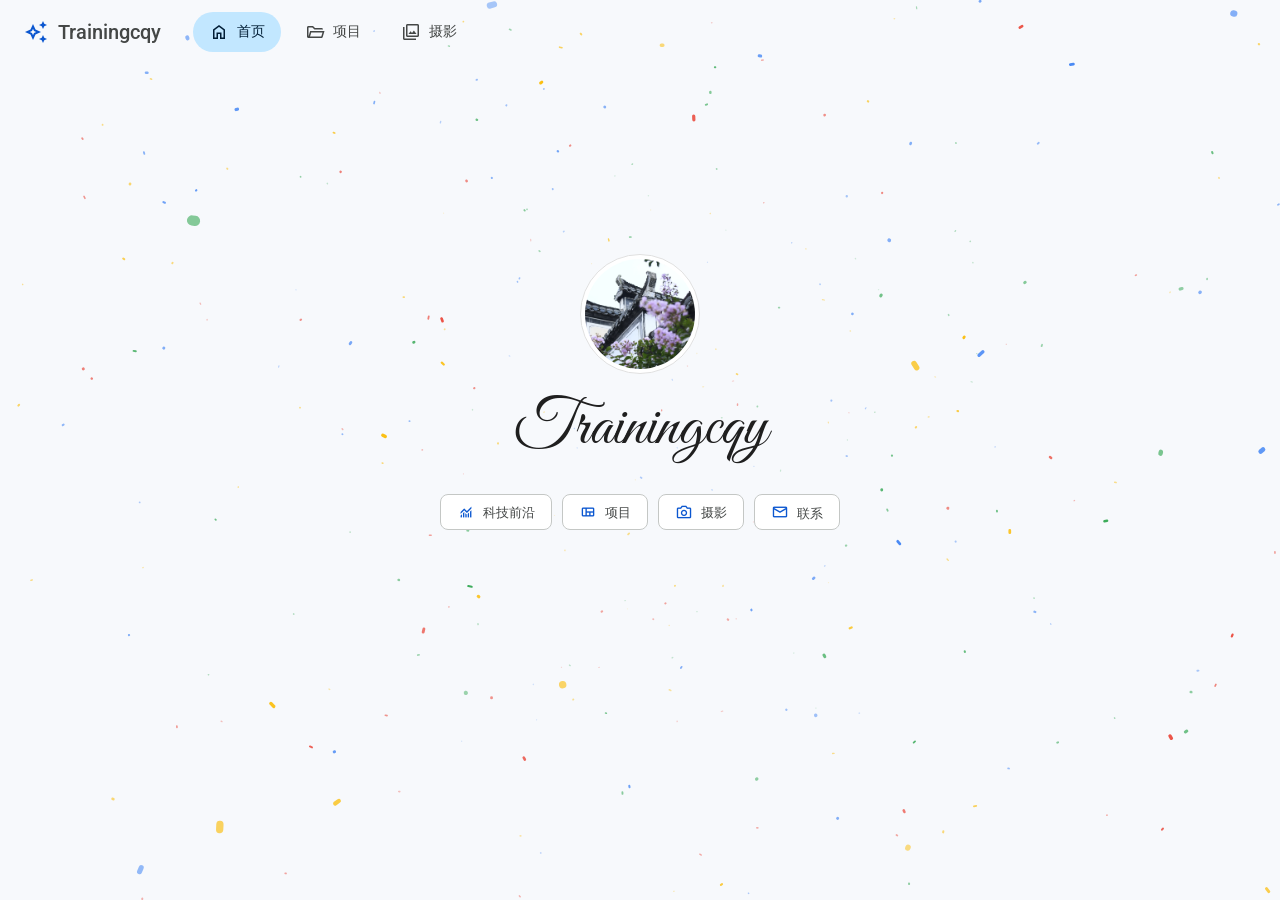
==== index.html @ 9b3c71e6 "fix:phone display" ====
<!DOCTYPE html>
<html lang="zh-CN">
<head>
    <meta charset="UTF-8">
    <meta name="viewport" content="width=device-width, initial-scale=1.0">
    <meta name="color-scheme" content="light dark">
    <title>Overview | Trainingcqy</title>
    <link rel="preconnect" href="https://fonts.googleapis.com">
    <link rel="preconnect" href="https://fonts.gstatic.com" crossorigin>
    <link href="https://fonts.googleapis.com/css2?family=Great+Vibes&family=Roboto:wght@400;500;700&display=swap" rel="stylesheet">
    <link rel="stylesheet" href="https://fonts.googleapis.com/css2?family=Material+Symbols+Outlined:opsz,wght,FILL,GRAD@24,400,0,0" />
    
    <style>
        * { -webkit-tap-highlight-color: transparent; margin: 0; padding: 0; box-sizing: border-box; }
        
        :root {
            color-scheme: light dark;
            --bg-color: #f7f9fc; 
            --surface-color: #ffffff;
            --text-primary: #1f1f1f; 
            --text-secondary: #444746;
            --accent-blue: #c2e7ff; 
            --accent-blue-text: #001d35;
            --hover-color: #f0f4f8;
            --active-color: #e0e4e8; 
            --border-color: #e0e0e0; 
            --chip-border: #c4c7c5;  
        }

        @media (prefers-color-scheme: dark) {
            :root {
                --bg-color: #121212;
                --surface-color: #1e1e1e;
                --text-primary: #e3e3e3;
                --text-secondary: #a0a0a0;
                --accent-blue: #004a77;
                --accent-blue-text: #c2e7ff;
                --hover-color: #2c2c2c;
                --active-color: #3d3d3d;
                --border-color: #333333;
                --chip-border: #444444; 
            }
        }

        body { font-family: 'Roboto', sans-serif; background-color: var(--bg-color); color: var(--text-primary); display: flex; flex-direction: column; min-height: 100vh; }

        .topbar {
            position: fixed; top: 0; left: 0; right: 0;
            height: 64px; z-index: 20;
            display: flex; align-items: center;
            padding: 0 24px; gap: 8px;
        }

        .logo-area {
            font-size: 20px; font-weight: 500;
            color: var(--text-secondary);
            display: flex; align-items: center; gap: 10px;
            margin-right: 24px; white-space: nowrap;
        }

        .nav-item {
            display: flex; align-items: center; gap: 8px;
            padding: 0 16px; height: 40px; border-radius: 20px;
            text-decoration: none; color: var(--text-secondary);
            font-size: 14px; font-weight: 500;
            transition: background 0.1s; flex-shrink: 0;
            white-space: nowrap;
        }
        
        @media (hover: hover) and (pointer: fine) {
            .nav-item:hover { background-color: var(--hover-color); }
        }
        .nav-item:active { background-color: var(--active-color); }
        
        .nav-item.active { background-color: var(--accent-blue); color: var(--accent-blue-text); }
        .nav-item .material-symbols-outlined { font-size: 20px; }

        .main-content {
            flex: 1;
            padding: 0 40px 40px;
            display: flex; flex-direction: column;
            align-items: center; justify-content: center;
            min-height: 100vh;
            padding-top: 64px; 
        }

        .center-group {
            display: flex; flex-direction: column;
            align-items: center;
            transform: translateY(-68px); 
        }

        .profile-section { 
            text-align: center; 
            margin-bottom: 26px; 
        }

        .avatar { width: 120px; height: 120px; border-radius: 50%; object-fit: cover; margin-bottom: 16px; border: 1px solid var(--border-color); background: var(--surface-color); padding: 4px;}
        
        .user-name {
            font-family: 'Great Vibes', cursive;
            font-size: 64px;
            font-weight: 400;
            margin-bottom: 4px;
            line-height: 1.1;
        }

        .secret-link {
            text-decoration: none;
            color: var(--text-primary);
            transition: all 0.5s ease;
            position: relative;
        }
        .secret-link:hover { color: #8ab4f8; text-shadow: 0 0 15px rgba(138, 180, 248, 0.4); cursor: pointer; }

        .action-grid {
            display: flex;
            gap: 10px;
            flex-wrap: nowrap;
            justify-content: center;
            width: 100%;
            overflow-x: auto;
            padding-bottom: 4px;
        }

        .chip {
            display: inline-flex;
            align-items: center;
            justify-content: center;
            padding: 8px 16px;
            background-color: var(--surface-color);
            border: 1px solid var(--chip-border);
            border-radius: 8px;
            text-decoration: none;
            color: var(--text-secondary);
            font-weight: 500;
            font-size: 13px;
            white-space: nowrap;
            transition: transform 0.1s; 
            cursor: pointer;
            font-family: 'Roboto', 'Microsoft YaHei', sans-serif;
            line-height: 1; 
        }

        .chip .material-symbols-outlined {
            font-size: 18px; 
            margin-right: 8px; 
            color: #0b57d0; 
            display: block;
        }
        
        @media (prefers-color-scheme: dark) {
            .chip .material-symbols-outlined { color: #8ab4f8; }
        }

        .chip span:not(.material-symbols-outlined) {
            position: relative;
            top: 1px;
        }

        @media (hover: hover) and (pointer: fine) {
            .chip:hover { background-color: var(--hover-color); border-color: var(--text-secondary); box-shadow: 0 1px 2px rgba(0,0,0,0.1); }
        }
        
        .chip:active { background-color: var(--active-color); transform: scale(0.96); }

        .bottom-nav {
            display: none;
            position: fixed; bottom: 0; left: 0; width: 100%; height: 64px;
            background: var(--surface-color); 
            justify-content: space-around; align-items: center; z-index: 1000;
            padding-bottom: env(safe-area-inset-bottom); box-sizing: content-box;
        }

        .bottom-nav-item {
            display: flex; flex-direction: column; align-items: center; justify-content: center;
            text-decoration: none; color: var(--text-secondary); font-size: 12px; font-weight: 500;
            width: 64px; height: 100%; gap: 4px;
        }

        .bottom-nav-item.active .icon-container { background-color: var(--accent-blue); color: var(--accent-blue-text); }
        .bottom-nav-item .icon-container {
            width: 64px; height: 32px; border-radius: 16px;
            display: flex; align-items: center; justify-content: center; transition: background-color 0.2s;
        }
        
        .bottom-nav-item:active .icon-container { transform: scale(0.95); background-color: var(--active-color); }
        .bottom-nav-item .material-symbols-outlined { font-size: 24px; }

        @media (max-width: 768px) { 
            .topbar { display: none; } 
            .main-content { padding: 20px; padding-top: 12vh; padding-bottom: 80px; } 
            .action-grid { flex-wrap: wrap; }
            .bottom-nav { display: flex; }
        }

        #particleCanvas {
            position: fixed;
            top: 0; left: 0;
            width: 100%; height: 100%;
            z-index: 0;
            pointer-events: none;
            background: var(--bg-color);
        }

        .topbar       { z-index: 20; }
        .main-content { position: relative; z-index: 10; }
        .bottom-nav   { z-index: 1000; }

        #rainCanvas {
            position: fixed; top: 0; left: 0; width: 100%; height: 100%; z-index: 9998;
            pointer-events: none; opacity: 0; visibility: hidden; 
            transition: opacity 3s ease, visibility 3s;
            background: rgba(10, 25, 47, 0.4); backdrop-filter: blur(4px);
        }
        #rainCanvas.active { opacity: 1; visibility: visible; }
    </style>
</head>
<body>

    <canvas id="particleCanvas"></canvas>

    <nav class="topbar">
        <div class="logo-area">
            <span class="material-symbols-outlined" style="color: #0b57d0;">auto_awesome</span>
            <span>Trainingcqy</span>
        </div>
        <a href="#" class="nav-item active"><span class="material-symbols-outlined">home</span>首页</a>
        <a href="projects.html" class="nav-item"><span class="material-symbols-outlined">folder_open</span>项目</a>
        <a href="gallery.html" class="nav-item"><span class="material-symbols-outlined">photo_library</span>摄影</a>
    </nav>

    <main class="main-content">
        <div class="center-group">
        
        <div class="profile-section">
            <a href="javascript:void(0);" onclick="toggleRain()" style="text-decoration: none;">
                <img src="img/avatar.webp" onerror="this.src='https://ui-avatars.com/api/?name=TC&background=0b57d0&color=fff'" alt="Avatar" class="avatar">
            </a>

            <h1 class="user-name">
                <a href="visuals.html" class="secret-link">Trainingcqy</a>
            </h1>
        </div>

        <div class="action-grid">
            <a href="https://dashboard.trainingcqy.com/" target="_blank" class="chip">
                <span class="material-symbols-outlined">monitoring</span>科技前沿
            </a>
            <a href="projects.html" class="chip">
                <span class="material-symbols-outlined">view_quilt</span>项目
            </a>
            <a href="gallery.html" class="chip">
                <span class="material-symbols-outlined">photo_camera</span>摄影
            </a>
            <a id="contact-btn" onclick="copyEmail()" class="chip" style="cursor: pointer;">
                <span class="material-symbols-outlined">mail</span>
                <span id="email-label">联系</span>
            </a>
        </div>

        </div>
    </main>

    <nav class="bottom-nav">
        <a href="#" class="bottom-nav-item active">
            <div class="icon-container"><span class="material-symbols-outlined">home</span></div>
            <span>首页</span>
        </a>
        <a href="projects.html" class="bottom-nav-item">
            <div class="icon-container"><span class="material-symbols-outlined">folder_open</span></div>
            <span>项目</span>
        </a>
        <a href="gallery.html" class="bottom-nav-item">
            <div class="icon-container"><span class="material-symbols-outlined">photo_library</span></div>
            <span>摄影</span>
        </a>
    </nav>

    <canvas id="rainCanvas"></canvas>
    <audio id="bgm" loop preload="none"></audio>

    <script>
        function clearActiveStates() {
            document.body.style.visibility = 'hidden';
            document.body.offsetHeight;
            document.body.style.visibility = '';
        }

        window.addEventListener('pageshow', function (e) {
            const interactiveElements = document.querySelectorAll('a, button, .chip, .bottom-nav-item');
            interactiveElements.forEach(el => el.blur());
            
            if (e.persisted) {
                clearActiveStates();
            }
        });

        document.addEventListener('visibilitychange', function() {
            if (document.visibilityState === 'visible') {
                clearActiveStates();
            }
        });

        function copyEmail() {
            const btn = document.getElementById('contact-btn');
            const label = document.getElementById('email-label');
            const email = "trainingcqy@gmail.com";
            const originalText = "联系";
    
            navigator.clipboard.writeText(email).then(() => {
                label.innerText = "已复制";
                label.style.color = "#0b57d0";
                
                setTimeout(() => {
                    label.innerText = originalText;
                    label.style.color = ""; 
                    const newBtn = btn.cloneNode(true);
                    btn.parentNode.replaceChild(newBtn, btn);
                    document.getElementById('contact-btn').onclick = copyEmail;
                }, 1050);
                
            }).catch(err => {
                console.error(err);
                window.location.href = "mailto:" + email;
            });
        }

        const canvas = document.getElementById('rainCanvas');
        const ctx = canvas.getContext('2d');
        const audio = document.getElementById('bgm');
        
        const TARGET_VOLUME = 0.6; 

        let rainAnimationId;
        let stopTimeoutId;
        let fadeInterval;
        let drops =[];

        class Drop {
            constructor() { this.reset(true); }
            reset(initial = false) {
                this.x = Math.random() * canvas.width;
                this.y = initial ? Math.random() * canvas.height : Math.random() * -100;
                this.z = Math.random(); 
                this.speed = (this.z * 6) + 6; 
                this.len = (this.z * 7) + 7;
                this.width = (this.z * 0.75) + 0.7; 
                this.opacity = (this.z * 0.65) + 0.6;
                this.vx = (this.z * 0.5) + 0.5; 
            }
            fall() {
                this.x += this.vx;
                this.y += this.speed;
                if (this.y > canvas.height || this.x > canvas.width) this.reset();
            }
            draw() {
                ctx.beginPath();
                ctx.moveTo(this.x, this.y);
                ctx.lineTo(this.x + this.vx, this.y + this.len);
                ctx.strokeStyle = `rgba(174, 194, 224, ${this.opacity})`;
                ctx.lineWidth = this.width;
                ctx.lineCap = 'round'; 
                ctx.stroke();
            }
        }

        function initDrops() {
            drops =[];
            const dropCount = Math.floor(window.innerWidth / 1.5);
            for (let i = 0; i < dropCount; i++) drops.push(new Drop());
        }

        function animateRain() {
            ctx.clearRect(0, 0, canvas.width, canvas.height);
            drops.forEach(drop => { drop.fall(); drop.draw(); });
            rainAnimationId = requestAnimationFrame(animateRain);
        }

        function toggleRain() {
            if (canvas.classList.contains('active')) {
                stopRain();
            } else {
                startRain();
            }
        }

        function startRain() {
            if (window.particleSystem) window.particleSystem.hide();

            if (stopTimeoutId) clearTimeout(stopTimeoutId);
            
            canvas.width = window.innerWidth;
            canvas.height = window.innerHeight;
            
            if (!rainAnimationId) {
                initDrops();
                animateRain();
            }
            canvas.classList.add('active');
                
            if (!audio.src) {
                audio.src = "music/Rain after Summer.mp3"; 
            }
    
            if (fadeInterval) clearInterval(fadeInterval);
            audio.volume = TARGET_VOLUME; 
            audio.play().catch(() => {});
        }
    
        function stopRain() {
            canvas.classList.remove('active');

            if (window.particleSystem) window.particleSystem.burst();

            if (fadeInterval) clearInterval(fadeInterval);
            
            fadeInterval = setInterval(() => {
                if (audio.volume > 0.01) {
                    audio.volume *= 0.9;
                } else {
                    clearInterval(fadeInterval);
                    audio.pause();
                    audio.currentTime = 0;
                    audio.volume = TARGET_VOLUME;
                }
            }, 50);

            stopTimeoutId = setTimeout(() => {
                cancelAnimationFrame(rainAnimationId);
                rainAnimationId = null;
            }, 3000);
        }

        window.addEventListener('resize', () => {
            if(canvas.classList.contains('active')) {
                canvas.width = window.innerWidth;
                canvas.height = window.innerHeight;
                initDrops();
            }
        });

        (function () {
            const pCanvas = document.getElementById('particleCanvas');
            const pCtx    = pCanvas.getContext('2d');

            let pW, pH, pCx, pCy;
            let pMouseX = 0, pMouseY = 0;
            let pRotX = 0, pRotY = 0;

            const P_COLORS =['#4285F4', '#EA4335', '#FBBC05', '#34A853'];

            const P_CFG = {
                count:      675,
                depth:      700,        
                safeRadius: 200,
                boundary:   1800,
                rotSpeed:   0.00075,
                mouseSens:  0.0005,
            };

            const WINDUP_MS = 350;
            const BURST_MS  = 1400;
            let introStart  = null;
            let pReqId      = null;

            function easeOutQuart(t) { return 1 - Math.pow(1 - t, 4); }

            function pResize() {
                pW = pCanvas.width  = window.innerWidth;
                pH = pCanvas.height = window.innerHeight;
                pCx = pW / 2; pCy = pH / 2;
            }
            window.addEventListener('resize', pResize);
            pResize();

            document.addEventListener('mousemove', e => {
                pMouseX = e.clientX - pCx;
                pMouseY = e.clientY - pCy;
            });

            class Particle {
                constructor() { this.spawnBurst(); }

                spawnBurst() {
                    const u = Math.random(), v = Math.random();
                    const theta = 2 * Math.PI * u;
                    const phi   = Math.acos(2 * v - 1);
                    const r = P_CFG.safeRadius + Math.pow(Math.random(), 0.6) * (P_CFG.boundary - P_CFG.safeRadius) * 0.55;
                    this.fx = r * Math.sin(phi) * Math.cos(theta);
                    this.fy = r * Math.sin(phi) * Math.sin(theta);
                    this.fz = r * Math.cos(phi);
                    this.x = 0; this.y = 0; this.z = 0;
                    this.delay = Math.random() * 0.15;
                    this.vx = (Math.random() - 0.5) * 0.35;
                    this.vy = (Math.random() - 0.5) * 0.35;
                    this.vz = (Math.random() - 0.5) * 0.35;
                    this._setAppearance();
                    this.alpha   = 0;
                    this.settled = false;
                }

                spawn() {
                    const u = Math.random(), v = Math.random();
                    const theta = 2 * Math.PI * u;
                    const phi   = Math.acos(2 * v - 1);
                    const r = P_CFG.safeRadius + Math.pow(Math.random(), 0.6) * (P_CFG.boundary - P_CFG.safeRadius) * 0.55;
                    this.x = r * Math.sin(phi) * Math.cos(theta);
                    this.y = r * Math.sin(phi) * Math.sin(theta);
                    this.z = r * Math.cos(phi);
                    this.vx = (Math.random() - 0.5) * 0.35;
                    this.vy = (Math.random() - 0.5) * 0.35;
                    this.vz = (Math.random() - 0.5) * 0.35;
                    this._setAppearance();
                    this.alpha   = Math.random();
                    this.settled = true;
                }

                _setAppearance() {
                    this.color     = P_COLORS[Math.floor(Math.random() * P_COLORS.length)];
                    this.baseLen   = 3 + Math.random() * 3;
                    this.baseThick = 2 + Math.random() * 1;
                    this.dashAngle = Math.random() * Math.PI;
                    this.phase     = Math.random() * Math.PI * 2;
                    this.phaseSpd  = 0.0015 + Math.random() * 0.0025;
                }

                update(now) {
                    this.phase += this.phaseSpd;

                    if (this.settled) {
                        this.x += this.vx; this.y += this.vy; this.z += this.vz;
                        if (this.alpha < 1) this.alpha = Math.min(1, this.alpha + 0.015);
                        const d = Math.sqrt(this.x**2 + this.y**2 + this.z**2);
                        if (d > P_CFG.boundary) this.spawn();
                        return;
                    }

                    const elapsed = now - introStart;
                    if (elapsed < WINDUP_MS) { this.alpha = 0; return; }
                    const t = Math.min(1, (elapsed - WINDUP_MS - this.delay * BURST_MS) / BURST_MS);
                    if (t <= 0) { this.alpha = 0; return; }
                    const e = easeOutQuart(t);
                    this.x = this.fx * e;
                    this.y = this.fy * e;
                    this.z = this.fz * e;
                    this.alpha = Math.min(1, t * 5);
                    if (t >= 1) this.settled = true;
                }

                draw(rX, rY) {
                    if (this.alpha < 0.01) return;

                    const cY = Math.cos(rY), sY = Math.sin(rY);
                    const x1 =  this.x * cY - this.z * sY;
                    const z1 =  this.z * cY + this.x * sY;
                    const cX = Math.cos(rX), sX = Math.sin(rX);
                    const y1 =  this.y * cX - z1 * sX;
                    const z2 =  z1 * cX + this.y * sX;

                    const scale = P_CFG.depth / (P_CFG.depth + z2);
                    if (scale < 0 || scale > 8) return;

                    const sx = pCx + x1 * scale;
                    const sy = pCy + y1 * scale;

                    const depthFade = Math.max(0, Math.min(1,
                        (P_CFG.boundary * 0.9 - Math.abs(z2)) / (P_CFG.boundary * 0.9)
                    ));
                    const depthBright = Math.min(1, scale * 0.85 + 0.15);
                    const breath      = 0.8 + Math.sin(this.phase) * 0.2;
                    const finalAlpha  = this.alpha * depthFade * depthBright * breath;
                    if (finalAlpha < 0.02) return;

                    const len   = this.baseLen   * breath * scale;
                    const thick = this.baseThick * scale;
                    if (len < 0.5) return;

                    pCtx.save();
                    pCtx.translate(sx, sy);
                    pCtx.rotate(this.dashAngle);
                    pCtx.globalAlpha = finalAlpha;
                    pCtx.fillStyle   = this.color;

                    const hw = len / 2, hh = Math.max(thick / 2, 0.6);
                    pCtx.beginPath();
                    if (hw > hh) {
                        pCtx.moveTo(-hw + hh, -hh);
                        pCtx.lineTo( hw - hh, -hh);
                        pCtx.arc( hw - hh, 0, hh, -Math.PI / 2,  Math.PI / 2);
                        pCtx.lineTo(-hw + hh, hh);
                        pCtx.arc(-hw + hh, 0, hh,  Math.PI / 2, -Math.PI / 2);
                    } else {
                        pCtx.arc(0, 0, hh, 0, Math.PI * 2);
                    }
                    pCtx.closePath();
                    pCtx.fill();
                    pCtx.restore();
                }
            }

            const particles = Array.from({ length: P_CFG.count }, () => new Particle());

            function pAnimate(now) {
                if (!introStart) introStart = now;
                
                pCtx.clearRect(0, 0, pW, pH);

                pRotY += P_CFG.rotSpeed;
                pRotX += (pMouseY * P_CFG.mouseSens - pRotX) * 0.05;
                const finalRY = pRotY + pMouseX * P_CFG.mouseSens * 2;

                for (const p of particles) { p.update(now); p.draw(pRotX, finalRY); }

                pReqId = requestAnimationFrame(pAnimate);
            }

            window.particleSystem = {
                hide: function() {
                    if (pReqId) {
                        cancelAnimationFrame(pReqId);
                        pReqId = null;
                    }
                    pCtx.clearRect(0, 0, pW, pH);
                },
                burst: function() {
                    if (!pReqId) {
                        introStart = null;
                        particles.forEach(p => p.spawnBurst());
                        pReqId = requestAnimationFrame(pAnimate);
                    }
                }
            };

            pReqId = requestAnimationFrame(pAnimate);
        })();
    </script>
</body>
</html>
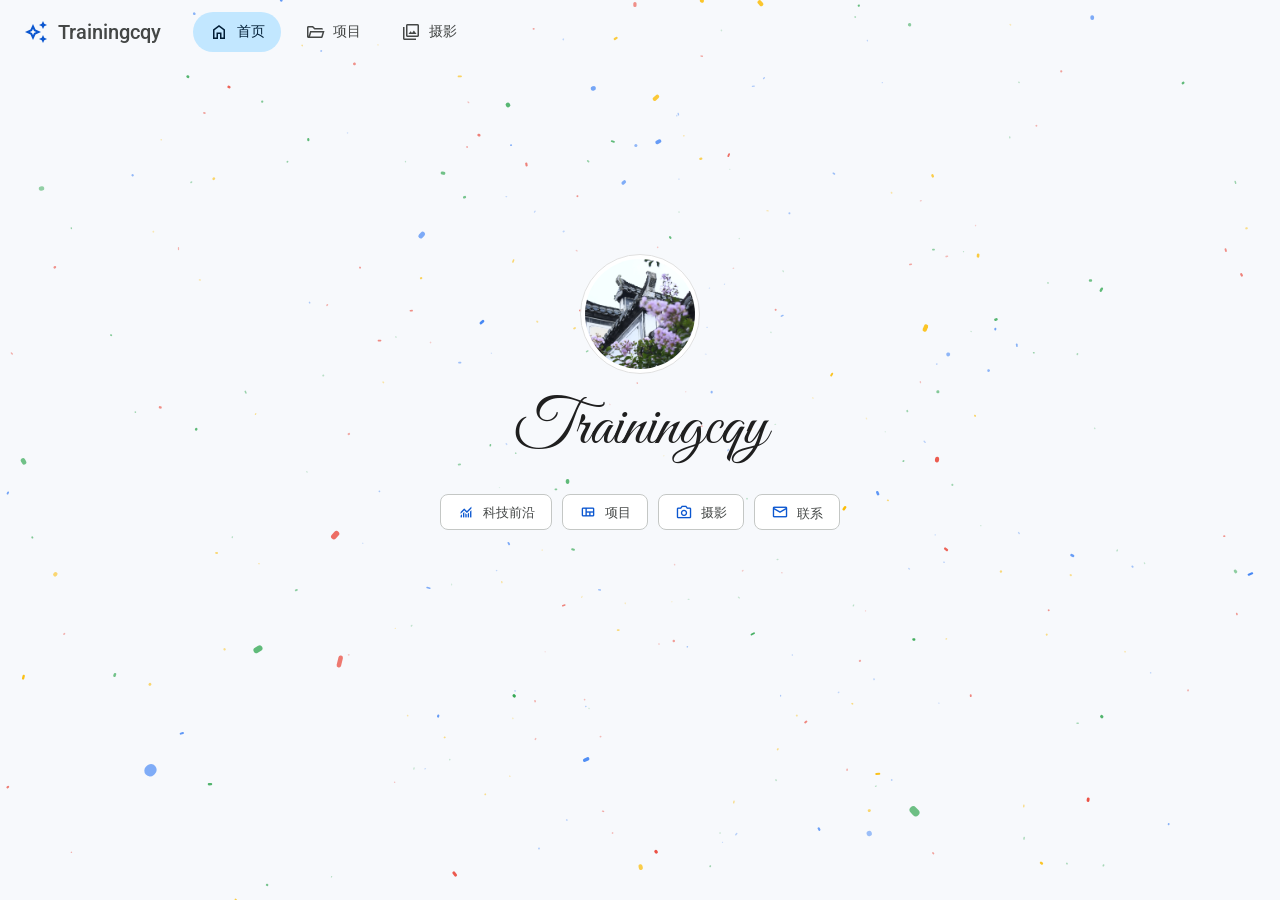
==== commit f37fd67e: "fix:phone display" ====
--- a/index.html
+++ b/index.html
@@ -2,7 +2,7 @@
 <html lang="zh-CN">
 <head>
     <meta charset="UTF-8">
-    <meta name="viewport" content="width=device-width, initial-scale=1.0">
+    <meta name="viewport" content="width=device-width, initial-scale=1.0, maximum-scale=1.0, user-scalable=no">    
     <meta name="color-scheme" content="light dark">
     <title>Overview | Trainingcqy</title>
     <link rel="preconnect" href="https://fonts.googleapis.com">
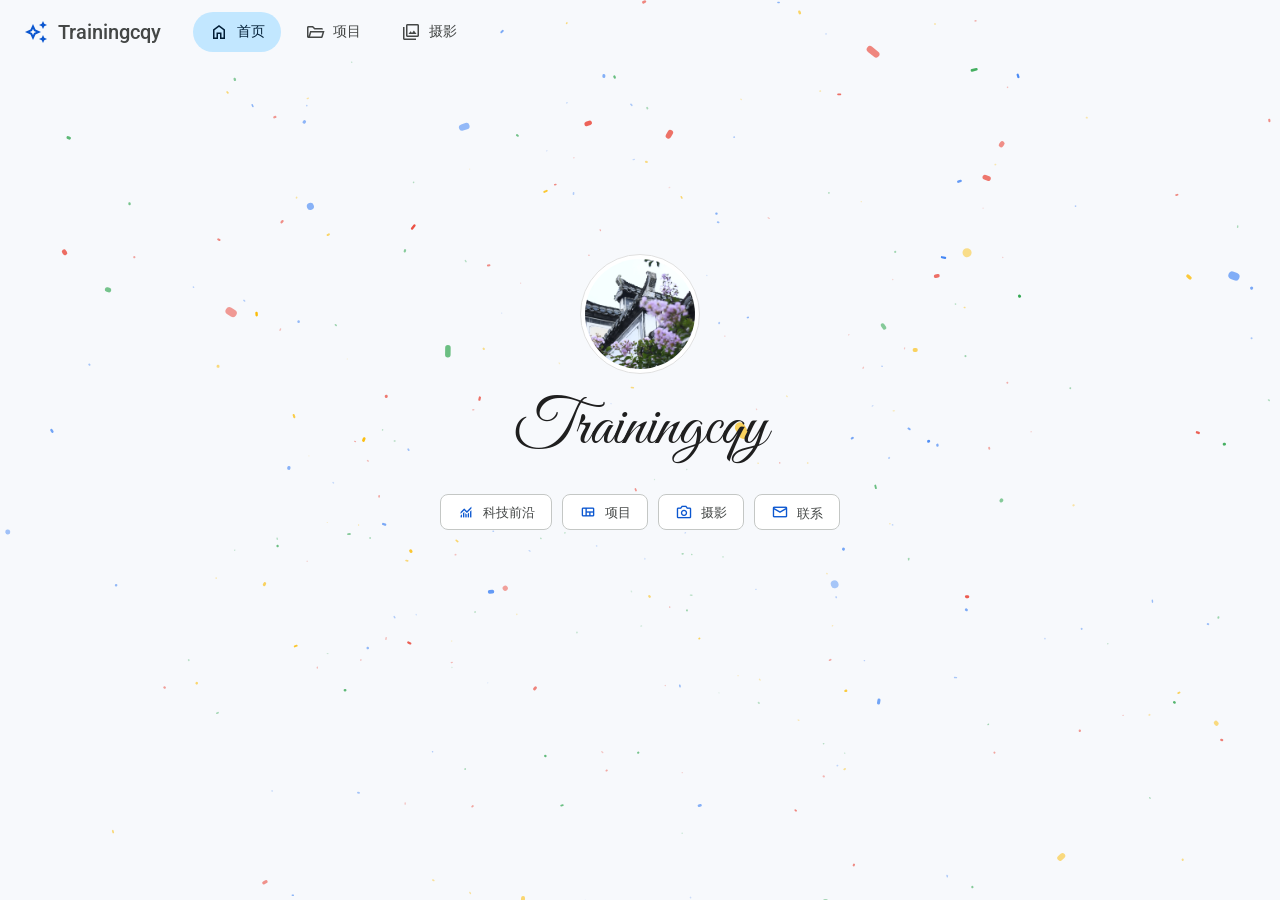
==== commit 25a681af: "Update" ====
--- a/index.html
+++ b/index.html
@@ -5,6 +5,8 @@
     <meta name="viewport" content="width=device-width, initial-scale=1.0, maximum-scale=1.0, user-scalable=no">    
     <meta name="color-scheme" content="light dark">
     <title>Overview | Trainingcqy</title>
+    <link rel="icon" type="image/jpeg" href="img/favicon.jpg">
+    <link rel="apple-touch-icon" href="img/favicon.jpg">
     <link rel="preconnect" href="https://fonts.googleapis.com">
     <link rel="preconnect" href="https://fonts.gstatic.com" crossorigin>
     <link href="https://fonts.googleapis.com/css2?family=Great+Vibes&family=Roboto:wght@400;500;700&display=swap" rel="stylesheet">
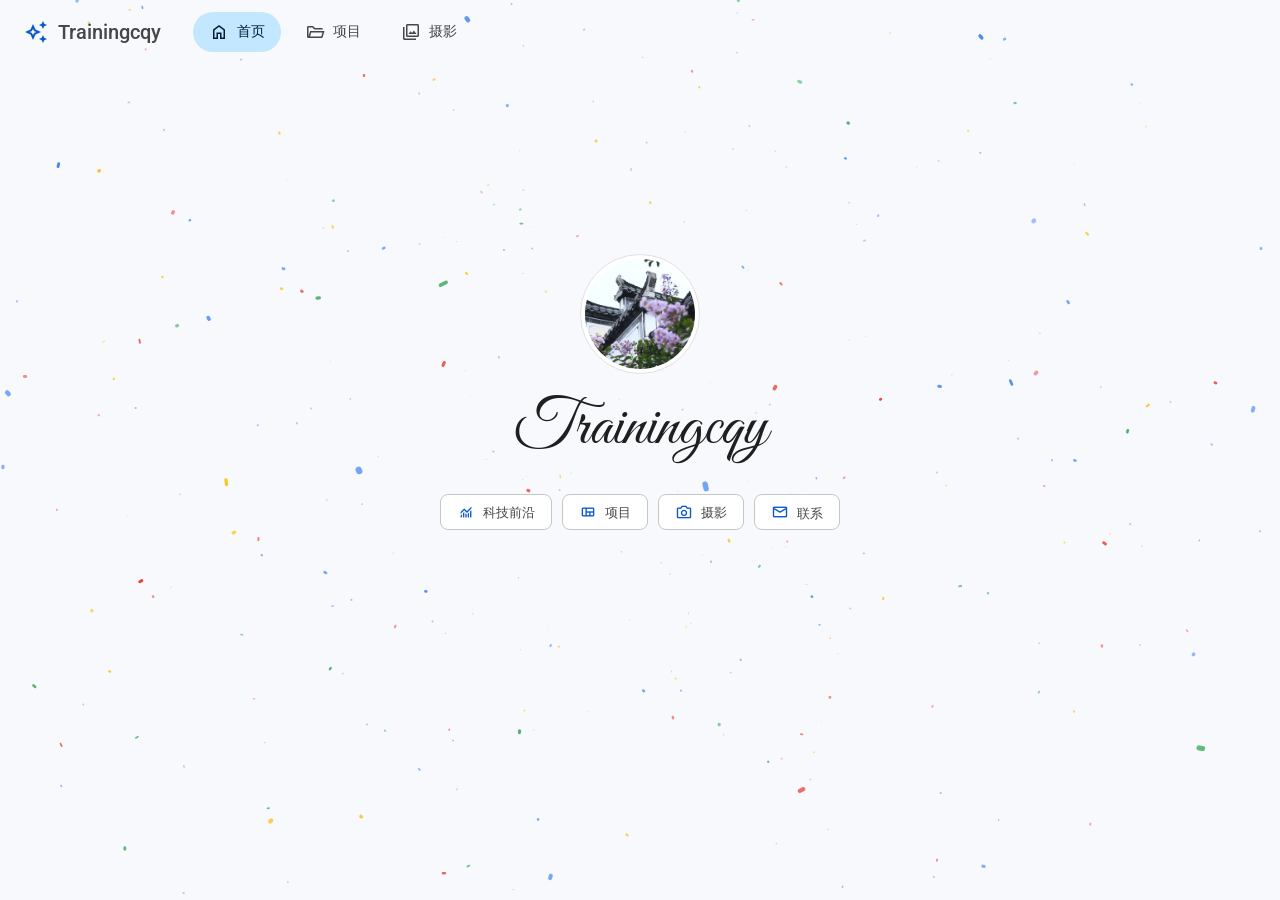
==== commit d868e26c: "Update" ====
--- a/index.html
+++ b/index.html
@@ -5,8 +5,8 @@
     <meta name="viewport" content="width=device-width, initial-scale=1.0, maximum-scale=1.0, user-scalable=no">    
     <meta name="color-scheme" content="light dark">
     <title>Overview | Trainingcqy</title>
-    <link rel="icon" type="image/jpeg" href="img/favicon.jpg">
-    <link rel="apple-touch-icon" href="img/favicon.jpg">
+    <link rel="icon" type="image/jpeg" href="img/favicon.png">
+    <link rel="apple-touch-icon" href="img/favicon.png">
     <link rel="preconnect" href="https://fonts.googleapis.com">
     <link rel="preconnect" href="https://fonts.gstatic.com" crossorigin>
     <link href="https://fonts.googleapis.com/css2?family=Great+Vibes&family=Roboto:wght@400;500;700&display=swap" rel="stylesheet">
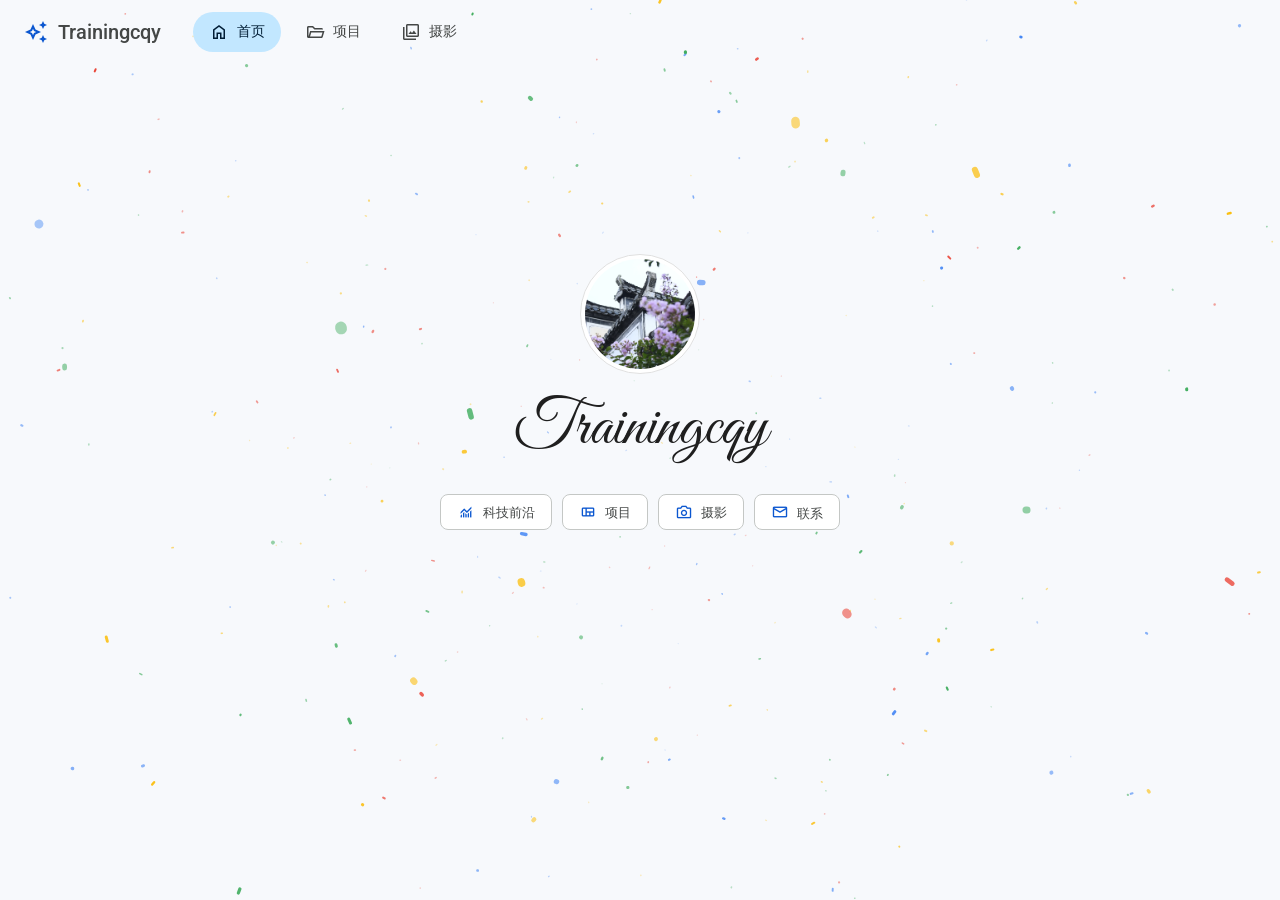
==== commit ea2c5bf6: "refactor: extract common css and inject SEO meta tags" ====
--- a/index.html
+++ b/index.html
@@ -5,77 +5,22 @@
     <meta name="viewport" content="width=device-width, initial-scale=1.0, maximum-scale=1.0, user-scalable=no">    
     <meta name="color-scheme" content="light dark">
     <title>Overview | Trainingcqy</title>
+    <meta name="description" content="Trainingcqy 的个人主页，展示项目、工程能力与摄影作品">
+    <meta property="og:title" content="Overview | Trainingcqy">
+    <meta property="og:description" content="Trainingcqy 的个人主页，展示项目、工程能力与摄影作品">
+    <meta property="og:type" content="website">
+    <meta property="og:url" content="https://trainingcqy.com/">
+    <link rel="canonical" href="https://trainingcqy.com/">
     <link rel="icon" type="image/jpeg" href="img/favicon.png">
     <link rel="apple-touch-icon" href="img/favicon.png">
     <link rel="preconnect" href="https://fonts.googleapis.com">
     <link rel="preconnect" href="https://fonts.gstatic.com" crossorigin>
     <link href="https://fonts.googleapis.com/css2?family=Great+Vibes&family=Roboto:wght@400;500;700&display=swap" rel="stylesheet">
     <link rel="stylesheet" href="https://fonts.googleapis.com/css2?family=Material+Symbols+Outlined:opsz,wght,FILL,GRAD@24,400,0,0" />
+    <link rel="stylesheet" href="style.css">
     
     <style>
-        * { -webkit-tap-highlight-color: transparent; margin: 0; padding: 0; box-sizing: border-box; }
-        
-        :root {
-            color-scheme: light dark;
-            --bg-color: #f7f9fc; 
-            --surface-color: #ffffff;
-            --text-primary: #1f1f1f; 
-            --text-secondary: #444746;
-            --accent-blue: #c2e7ff; 
-            --accent-blue-text: #001d35;
-            --hover-color: #f0f4f8;
-            --active-color: #e0e4e8; 
-            --border-color: #e0e0e0; 
-            --chip-border: #c4c7c5;  
-        }
-
-        @media (prefers-color-scheme: dark) {
-            :root {
-                --bg-color: #121212;
-                --surface-color: #1e1e1e;
-                --text-primary: #e3e3e3;
-                --text-secondary: #a0a0a0;
-                --accent-blue: #004a77;
-                --accent-blue-text: #c2e7ff;
-                --hover-color: #2c2c2c;
-                --active-color: #3d3d3d;
-                --border-color: #333333;
-                --chip-border: #444444; 
-            }
-        }
-
-        body { font-family: 'Roboto', sans-serif; background-color: var(--bg-color); color: var(--text-primary); display: flex; flex-direction: column; min-height: 100vh; }
-
-        .topbar {
-            position: fixed; top: 0; left: 0; right: 0;
-            height: 64px; z-index: 20;
-            display: flex; align-items: center;
-            padding: 0 24px; gap: 8px;
-        }
-
-        .logo-area {
-            font-size: 20px; font-weight: 500;
-            color: var(--text-secondary);
-            display: flex; align-items: center; gap: 10px;
-            margin-right: 24px; white-space: nowrap;
-        }
-
-        .nav-item {
-            display: flex; align-items: center; gap: 8px;
-            padding: 0 16px; height: 40px; border-radius: 20px;
-            text-decoration: none; color: var(--text-secondary);
-            font-size: 14px; font-weight: 500;
-            transition: background 0.1s; flex-shrink: 0;
-            white-space: nowrap;
-        }
-        
-        @media (hover: hover) and (pointer: fine) {
-            .nav-item:hover { background-color: var(--hover-color); }
-        }
-        .nav-item:active { background-color: var(--active-color); }
-        
-        .nav-item.active { background-color: var(--accent-blue); color: var(--accent-blue-text); }
-        .nav-item .material-symbols-outlined { font-size: 20px; }
+        .topbar { background-color: transparent; }
 
         .main-content {
             flex: 1;
@@ -84,6 +29,7 @@
             align-items: center; justify-content: center;
             min-height: 100vh;
             padding-top: 64px; 
+            position: relative; z-index: 10;
         }
 
         .center-group {
@@ -147,12 +93,8 @@
         .chip .material-symbols-outlined {
             font-size: 18px; 
             margin-right: 8px; 
-            color: #0b57d0; 
+            color: var(--primary-blue); 
             display: block;
-        }
-        
-        @media (prefers-color-scheme: dark) {
-            .chip .material-symbols-outlined { color: #8ab4f8; }
         }
 
         .chip span:not(.material-symbols-outlined) {
@@ -165,36 +107,6 @@
         }
         
         .chip:active { background-color: var(--active-color); transform: scale(0.96); }
-
-        .bottom-nav {
-            display: none;
-            position: fixed; bottom: 0; left: 0; width: 100%; height: 64px;
-            background: var(--surface-color); 
-            justify-content: space-around; align-items: center; z-index: 1000;
-            padding-bottom: env(safe-area-inset-bottom); box-sizing: content-box;
-        }
-
-        .bottom-nav-item {
-            display: flex; flex-direction: column; align-items: center; justify-content: center;
-            text-decoration: none; color: var(--text-secondary); font-size: 12px; font-weight: 500;
-            width: 64px; height: 100%; gap: 4px;
-        }
-
-        .bottom-nav-item.active .icon-container { background-color: var(--accent-blue); color: var(--accent-blue-text); }
-        .bottom-nav-item .icon-container {
-            width: 64px; height: 32px; border-radius: 16px;
-            display: flex; align-items: center; justify-content: center; transition: background-color 0.2s;
-        }
-        
-        .bottom-nav-item:active .icon-container { transform: scale(0.95); background-color: var(--active-color); }
-        .bottom-nav-item .material-symbols-outlined { font-size: 24px; }
-
-        @media (max-width: 768px) { 
-            .topbar { display: none; } 
-            .main-content { padding: 20px; padding-top: 12vh; padding-bottom: 80px; } 
-            .action-grid { flex-wrap: wrap; }
-            .bottom-nav { display: flex; }
-        }
 
         #particleCanvas {
             position: fixed;
@@ -205,10 +117,6 @@
             background: var(--bg-color);
         }
 
-        .topbar       { z-index: 20; }
-        .main-content { position: relative; z-index: 10; }
-        .bottom-nav   { z-index: 1000; }
-
         #rainCanvas {
             position: fixed; top: 0; left: 0; width: 100%; height: 100%; z-index: 9998;
             pointer-events: none; opacity: 0; visibility: hidden; 
@@ -216,6 +124,11 @@
             background: rgba(10, 25, 47, 0.4); backdrop-filter: blur(4px);
         }
         #rainCanvas.active { opacity: 1; visibility: visible; }
+
+        @media (max-width: 768px) { 
+            .main-content { padding: 20px; padding-top: 12vh; padding-bottom: 80px; } 
+            .action-grid { flex-wrap: wrap; }
+        }
     </style>
 </head>
 <body>
@@ -224,7 +137,7 @@
 
     <nav class="topbar">
         <div class="logo-area">
-            <span class="material-symbols-outlined" style="color: #0b57d0;">auto_awesome</span>
+            <span class="material-symbols-outlined" style="color: var(--primary-blue);">auto_awesome</span>
             <span>Trainingcqy</span>
         </div>
         <a href="#" class="nav-item active"><span class="material-symbols-outlined">home</span>首页</a>
--- a/style.css
+++ b/style.css
@@ -0,0 +1,152 @@
+/* ===== Common Styles | Trainingcqy Portfolio ===== */
+
+* {
+    -webkit-tap-highlight-color: transparent;
+    margin: 0;
+    padding: 0;
+    box-sizing: border-box;
+}
+
+:root {
+    color-scheme: light dark;
+    --bg-color: #f7f9fc;
+    --surface-color: #ffffff;
+    --text-primary: #1f1f1f;
+    --text-secondary: #444746;
+    --accent-blue: #c2e7ff;
+    --accent-blue-text: #001d35;
+    --hover-color: #f0f4f8;
+    --active-color: #e0e4e8;
+    --border-color: #e0e0e0;
+    --chip-border: #c4c7c5;
+    --primary-blue: #0b57d0;
+}
+
+@media (prefers-color-scheme: dark) {
+    :root {
+        --bg-color: #121212;
+        --surface-color: #1e1e1e;
+        --text-primary: #e3e3e3;
+        --text-secondary: #a0a0a0;
+        --accent-blue: #004a77;
+        --accent-blue-text: #c2e7ff;
+        --hover-color: #2c2c2c;
+        --active-color: #3d3d3d;
+        --border-color: #333333;
+        --chip-border: #444444;
+        --primary-blue: #8ab4f8;
+    }
+}
+
+body {
+    font-family: 'Roboto', sans-serif;
+    background-color: var(--bg-color);
+    color: var(--text-primary);
+    display: flex;
+    flex-direction: column;
+    min-height: 100vh;
+}
+
+/* ===== Top Navigation ===== */
+
+.topbar {
+    position: fixed;
+    top: 0; left: 0; right: 0;
+    height: 64px;
+    z-index: 20;
+    display: flex;
+    align-items: center;
+    padding: 0 24px;
+    gap: 8px;
+    background-color: var(--bg-color);
+}
+
+.logo-area {
+    font-size: 20px;
+    font-weight: 500;
+    color: var(--text-secondary);
+    display: flex;
+    align-items: center;
+    gap: 10px;
+    margin-right: 24px;
+    white-space: nowrap;
+}
+
+.nav-item {
+    display: flex;
+    align-items: center;
+    gap: 8px;
+    padding: 0 16px;
+    height: 40px;
+    border-radius: 20px;
+    text-decoration: none;
+    color: var(--text-secondary);
+    font-size: 14px;
+    font-weight: 500;
+    transition: background 0.2s;
+    flex-shrink: 0;
+    white-space: nowrap;
+    cursor: pointer;
+}
+
+@media (hover: hover) and (pointer: fine) {
+    .nav-item:hover { background-color: var(--hover-color); }
+}
+.nav-item:active { background-color: var(--active-color); }
+.nav-item.active { background-color: var(--accent-blue); color: var(--accent-blue-text); }
+.nav-item .material-symbols-outlined { font-size: 20px; }
+
+/* ===== Bottom Navigation (Mobile) ===== */
+
+.bottom-nav {
+    display: none;
+    position: fixed;
+    bottom: 0; left: 0;
+    width: 100%;
+    height: 64px;
+    background: var(--surface-color);
+    justify-content: space-around;
+    align-items: center;
+    z-index: 1000;
+    padding-bottom: env(safe-area-inset-bottom);
+    box-sizing: content-box;
+}
+
+.bottom-nav-item {
+    display: flex;
+    flex-direction: column;
+    align-items: center;
+    justify-content: center;
+    text-decoration: none;
+    color: var(--text-secondary);
+    font-size: 12px;
+    font-weight: 500;
+    width: 64px;
+    height: 100%;
+    gap: 4px;
+}
+
+.bottom-nav-item.active .icon-container {
+    background-color: var(--accent-blue);
+    color: var(--accent-blue-text);
+}
+
+.bottom-nav-item .icon-container {
+    width: 64px;
+    height: 32px;
+    border-radius: 16px;
+    display: flex;
+    align-items: center;
+    justify-content: center;
+    transition: background-color 0.2s;
+}
+
+.bottom-nav-item:active .icon-container { transform: scale(0.95); }
+.bottom-nav-item .material-symbols-outlined { font-size: 24px; }
+
+/* ===== Responsive: Mobile ===== */
+
+@media (max-width: 768px) {
+    .topbar { display: none; }
+    .bottom-nav { display: flex; }
+}
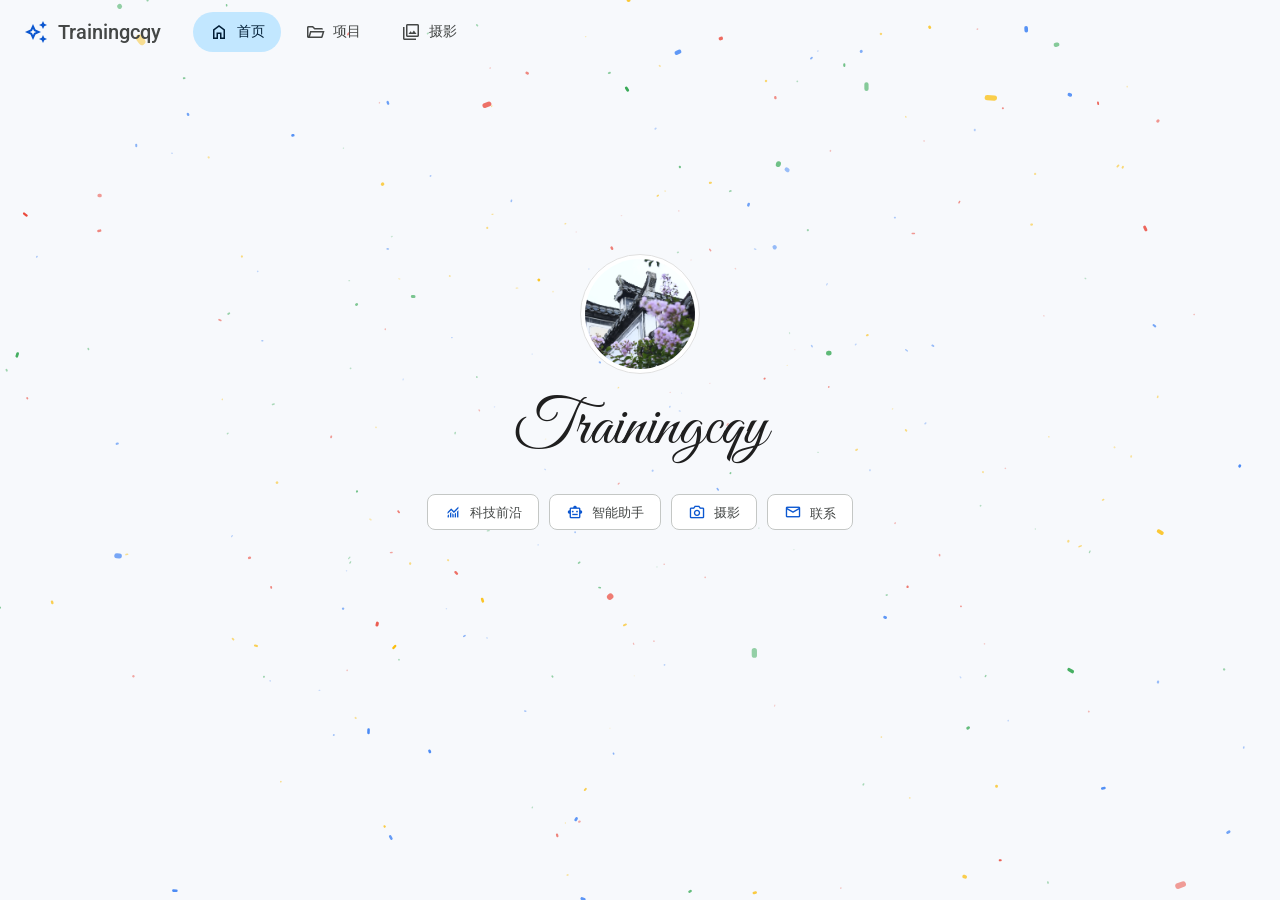
==== commit 72a97d43: "Update" ====
--- a/index.html
+++ b/index.html
@@ -1,8 +1,9 @@
 <!DOCTYPE html>
 <html lang="zh-CN">
+
 <head>
     <meta charset="UTF-8">
-    <meta name="viewport" content="width=device-width, initial-scale=1.0, maximum-scale=1.0, user-scalable=no">    
+    <meta name="viewport" content="width=device-width, initial-scale=1.0, maximum-scale=1.0, user-scalable=no">
     <meta name="color-scheme" content="light dark">
     <title>Overview | Trainingcqy</title>
     <meta name="description" content="Trainingcqy 的个人主页，展示项目、工程能力与摄影作品">
@@ -15,36 +16,53 @@
     <link rel="apple-touch-icon" href="img/favicon.png">
     <link rel="preconnect" href="https://fonts.googleapis.com">
     <link rel="preconnect" href="https://fonts.gstatic.com" crossorigin>
-    <link href="https://fonts.googleapis.com/css2?family=Great+Vibes&family=Roboto:wght@400;500;700&display=swap" rel="stylesheet">
-    <link rel="stylesheet" href="https://fonts.googleapis.com/css2?family=Material+Symbols+Outlined:opsz,wght,FILL,GRAD@24,400,0,0" />
+    <link href="https://fonts.googleapis.com/css2?family=Great+Vibes&family=Roboto:wght@400;500;700&display=swap"
+        rel="stylesheet">
+    <link rel="stylesheet"
+        href="https://fonts.googleapis.com/css2?family=Material+Symbols+Outlined:opsz,wght,FILL,GRAD@24,400,0,0" />
     <link rel="stylesheet" href="style.css">
-    
+
     <style>
-        .topbar { background-color: transparent; }
+        .topbar {
+            background-color: transparent;
+        }
 
         .main-content {
             flex: 1;
             padding: 0 40px 40px;
-            display: flex; flex-direction: column;
-            align-items: center; justify-content: center;
+            display: flex;
+            flex-direction: column;
+            align-items: center;
+            justify-content: center;
             min-height: 100vh;
-            padding-top: 64px; 
-            position: relative; z-index: 10;
+            padding-top: 64px;
+            position: relative;
+            z-index: 10;
         }
 
         .center-group {
-            display: flex; flex-direction: column;
+            display: flex;
+            flex-direction: column;
             align-items: center;
-            transform: translateY(-68px); 
-        }
-
-        .profile-section { 
-            text-align: center; 
-            margin-bottom: 26px; 
-        }
-
-        .avatar { width: 120px; height: 120px; border-radius: 50%; object-fit: cover; margin-bottom: 16px; border: 1px solid var(--border-color); background: var(--surface-color); padding: 4px;}
-        
+            transform: translateY(-68px);
+        }
+
+        .profile-section {
+            text-align: center;
+            margin-bottom: 26px;
+        }
+
+        .avatar {
+            width: 120px;
+            height: 120px;
+            border-radius: 50%;
+            object-fit: cover;
+            margin-bottom: 16px;
+            border: 1px solid var(--border-color);
+            background: var(--surface-color);
+            padding: 4px;
+        }
+
         .user-name {
             font-family: 'Great Vibes', cursive;
             font-size: 64px;
@@ -59,7 +77,12 @@
             transition: all 0.5s ease;
             position: relative;
         }
-        .secret-link:hover { color: #8ab4f8; text-shadow: 0 0 15px rgba(138, 180, 248, 0.4); cursor: pointer; }
+
+        .secret-link:hover {
+            color: #8ab4f8;
+            text-shadow: 0 0 15px rgba(138, 180, 248, 0.4);
+            cursor: pointer;
+        }
 
         .action-grid {
             display: flex;
@@ -84,16 +107,16 @@
             font-weight: 500;
             font-size: 13px;
             white-space: nowrap;
-            transition: transform 0.1s; 
+            transition: transform 0.1s;
             cursor: pointer;
             font-family: 'Roboto', 'Microsoft YaHei', sans-serif;
-            line-height: 1; 
+            line-height: 1;
         }
 
         .chip .material-symbols-outlined {
-            font-size: 18px; 
-            margin-right: 8px; 
-            color: var(--primary-blue); 
+            font-size: 18px;
+            margin-right: 8px;
+            color: var(--primary-blue);
             display: block;
         }
 
@@ -103,34 +126,63 @@
         }
 
         @media (hover: hover) and (pointer: fine) {
-            .chip:hover { background-color: var(--hover-color); border-color: var(--text-secondary); box-shadow: 0 1px 2px rgba(0,0,0,0.1); }
-        }
-        
-        .chip:active { background-color: var(--active-color); transform: scale(0.96); }
+            .chip:hover {
+                background-color: var(--hover-color);
+                border-color: var(--text-secondary);
+                box-shadow: 0 1px 2px rgba(0, 0, 0, 0.1);
+            }
+        }
+
+        .chip:active {
+            background-color: var(--active-color);
+            transform: scale(0.96);
+        }
 
         #particleCanvas {
             position: fixed;
-            top: 0; left: 0;
-            width: 100%; height: 100%;
+            top: 0;
+            left: 0;
+            width: 100%;
+            height: 100%;
             z-index: 0;
             pointer-events: none;
             background: var(--bg-color);
         }
 
         #rainCanvas {
-            position: fixed; top: 0; left: 0; width: 100%; height: 100%; z-index: 9998;
-            pointer-events: none; opacity: 0; visibility: hidden; 
+            position: fixed;
+            top: 0;
+            left: 0;
+            width: 100%;
+            height: 100%;
+            z-index: 9998;
+            pointer-events: none;
+            opacity: 0;
+            visibility: hidden;
             transition: opacity 3s ease, visibility 3s;
-            background: rgba(10, 25, 47, 0.4); backdrop-filter: blur(4px);
-        }
-        #rainCanvas.active { opacity: 1; visibility: visible; }
-
-        @media (max-width: 768px) { 
-            .main-content { padding: 20px; padding-top: 12vh; padding-bottom: 80px; } 
-            .action-grid { flex-wrap: wrap; }
+            background: rgba(10, 25, 47, 0.4);
+            backdrop-filter: blur(4px);
+        }
+
+        #rainCanvas.active {
+            opacity: 1;
+            visibility: visible;
+        }
+
+        @media (max-width: 768px) {
+            .main-content {
+                padding: 20px;
+                padding-top: 12vh;
+                padding-bottom: 80px;
+            }
+
+            .action-grid {
+                flex-wrap: wrap;
+            }
         }
     </style>
 </head>
+
 <body>
 
     <canvas id="particleCanvas"></canvas>
@@ -147,32 +199,34 @@
 
     <main class="main-content">
         <div class="center-group">
-        
-        <div class="profile-section">
-            <a href="javascript:void(0);" onclick="toggleRain()" style="text-decoration: none;">
-                <img src="img/avatar.webp" onerror="this.src='https://ui-avatars.com/api/?name=TC&background=0b57d0&color=fff'" alt="Avatar" class="avatar">
-            </a>
-
-            <h1 class="user-name">
-                <a href="visuals.html" class="secret-link">Trainingcqy</a>
-            </h1>
-        </div>
-
-        <div class="action-grid">
-            <a href="https://dashboard.trainingcqy.com/" target="_blank" class="chip">
-                <span class="material-symbols-outlined">monitoring</span>科技前沿
-            </a>
-            <a href="projects.html" class="chip">
-                <span class="material-symbols-outlined">view_quilt</span>项目
-            </a>
-            <a href="gallery.html" class="chip">
-                <span class="material-symbols-outlined">photo_camera</span>摄影
-            </a>
-            <a id="contact-btn" onclick="copyEmail()" class="chip" style="cursor: pointer;">
-                <span class="material-symbols-outlined">mail</span>
-                <span id="email-label">联系</span>
-            </a>
-        </div>
+
+            <div class="profile-section">
+                <a href="javascript:void(0);" onclick="toggleRain()" style="text-decoration: none;">
+                    <img src="img/avatar.webp"
+                        onerror="this.src='https://ui-avatars.com/api/?name=TC&background=0b57d0&color=fff'"
+                        alt="Avatar" class="avatar">
+                </a>
+
+                <h1 class="user-name">
+                    <a href="visuals.html" class="secret-link">Trainingcqy</a>
+                </h1>
+            </div>
+
+            <div class="action-grid">
+                <a href="https://dashboard.trainingcqy.com/" target="_blank" class="chip">
+                    <span class="material-symbols-outlined">monitoring</span>科技前沿
+                </a>
+                <a href="https://agent.trainingcqy.com/" target="_blank" class="chip">
+                    <span class="material-symbols-outlined">smart_toy</span>智能助手
+                </a>
+                <a href="gallery.html" class="chip">
+                    <span class="material-symbols-outlined">photo_camera</span>摄影
+                </a>
+                <a id="contact-btn" onclick="copyEmail()" class="chip" style="cursor: pointer;">
+                    <span class="material-symbols-outlined">mail</span>
+                    <span id="email-label">联系</span>
+                </a>
+            </div>
 
         </div>
     </main>
@@ -205,13 +259,13 @@
         window.addEventListener('pageshow', function (e) {
             const interactiveElements = document.querySelectorAll('a, button, .chip, .bottom-nav-item');
             interactiveElements.forEach(el => el.blur());
-            
+
             if (e.persisted) {
                 clearActiveStates();
             }
         });
 
-        document.addEventListener('visibilitychange', function() {
+        document.addEventListener('visibilitychange', function () {
             if (document.visibilityState === 'visible') {
                 clearActiveStates();
             }
@@ -222,19 +276,19 @@
             const label = document.getElementById('email-label');
             const email = "trainingcqy@gmail.com";
             const originalText = "联系";
-    
+
             navigator.clipboard.writeText(email).then(() => {
                 label.innerText = "已复制";
                 label.style.color = "#0b57d0";
-                
+
                 setTimeout(() => {
                     label.innerText = originalText;
-                    label.style.color = ""; 
+                    label.style.color = "";
                     const newBtn = btn.cloneNode(true);
                     btn.parentNode.replaceChild(newBtn, btn);
                     document.getElementById('contact-btn').onclick = copyEmail;
                 }, 1050);
-                
+
             }).catch(err => {
                 console.error(err);
                 window.location.href = "mailto:" + email;
@@ -244,25 +298,25 @@
         const canvas = document.getElementById('rainCanvas');
         const ctx = canvas.getContext('2d');
         const audio = document.getElementById('bgm');
-        
-        const TARGET_VOLUME = 0.6; 
+
+        const TARGET_VOLUME = 0.6;
 
         let rainAnimationId;
         let stopTimeoutId;
         let fadeInterval;
-        let drops =[];
+        let drops = [];
 
         class Drop {
             constructor() { this.reset(true); }
             reset(initial = false) {
                 this.x = Math.random() * canvas.width;
                 this.y = initial ? Math.random() * canvas.height : Math.random() * -100;
-                this.z = Math.random(); 
-                this.speed = (this.z * 6) + 6; 
+                this.z = Math.random();
+                this.speed = (this.z * 6) + 6;
                 this.len = (this.z * 7) + 7;
-                this.width = (this.z * 0.75) + 0.7; 
+                this.width = (this.z * 0.75) + 0.7;
                 this.opacity = (this.z * 0.65) + 0.6;
-                this.vx = (this.z * 0.5) + 0.5; 
+                this.vx = (this.z * 0.5) + 0.5;
             }
             fall() {
                 this.x += this.vx;
@@ -275,13 +329,13 @@
                 ctx.lineTo(this.x + this.vx, this.y + this.len);
                 ctx.strokeStyle = `rgba(174, 194, 224, ${this.opacity})`;
                 ctx.lineWidth = this.width;
-                ctx.lineCap = 'round'; 
+                ctx.lineCap = 'round';
                 ctx.stroke();
             }
         }
 
         function initDrops() {
-            drops =[];
+            drops = [];
             const dropCount = Math.floor(window.innerWidth / 1.5);
             for (let i = 0; i < dropCount; i++) drops.push(new Drop());
         }
@@ -304,32 +358,32 @@
             if (window.particleSystem) window.particleSystem.hide();
 
             if (stopTimeoutId) clearTimeout(stopTimeoutId);
-            
+
             canvas.width = window.innerWidth;
             canvas.height = window.innerHeight;
-            
+
             if (!rainAnimationId) {
                 initDrops();
                 animateRain();
             }
             canvas.classList.add('active');
-                
+
             if (!audio.src) {
-                audio.src = "music/Rain after Summer.mp3"; 
-            }
-    
+                audio.src = "music/Rain after Summer.mp3";
+            }
+
             if (fadeInterval) clearInterval(fadeInterval);
-            audio.volume = TARGET_VOLUME; 
-            audio.play().catch(() => {});
-        }
-    
+            audio.volume = TARGET_VOLUME;
+            audio.play().catch(() => { });
+        }
+
         function stopRain() {
             canvas.classList.remove('active');
 
             if (window.particleSystem) window.particleSystem.burst();
 
             if (fadeInterval) clearInterval(fadeInterval);
-            
+
             fadeInterval = setInterval(() => {
                 if (audio.volume > 0.01) {
                     audio.volume *= 0.9;
@@ -348,7 +402,7 @@
         }
 
         window.addEventListener('resize', () => {
-            if(canvas.classList.contains('active')) {
+            if (canvas.classList.contains('active')) {
                 canvas.width = window.innerWidth;
                 canvas.height = window.innerHeight;
                 initDrops();
@@ -357,32 +411,32 @@
 
         (function () {
             const pCanvas = document.getElementById('particleCanvas');
-            const pCtx    = pCanvas.getContext('2d');
+            const pCtx = pCanvas.getContext('2d');
 
             let pW, pH, pCx, pCy;
             let pMouseX = 0, pMouseY = 0;
             let pRotX = 0, pRotY = 0;
 
-            const P_COLORS =['#4285F4', '#EA4335', '#FBBC05', '#34A853'];
+            const P_COLORS = ['#4285F4', '#EA4335', '#FBBC05', '#34A853'];
 
             const P_CFG = {
-                count:      675,
-                depth:      700,        
+                count: 675,
+                depth: 700,
                 safeRadius: 200,
-                boundary:   1800,
-                rotSpeed:   0.00075,
-                mouseSens:  0.0005,
+                boundary: 1800,
+                rotSpeed: 0.00075,
+                mouseSens: 0.0005,
             };
 
             const WINDUP_MS = 350;
-            const BURST_MS  = 1400;
-            let introStart  = null;
-            let pReqId      = null;
+            const BURST_MS = 1400;
+            let introStart = null;
+            let pReqId = null;
 
             function easeOutQuart(t) { return 1 - Math.pow(1 - t, 4); }
 
             function pResize() {
-                pW = pCanvas.width  = window.innerWidth;
+                pW = pCanvas.width = window.innerWidth;
                 pH = pCanvas.height = window.innerHeight;
                 pCx = pW / 2; pCy = pH / 2;
             }
@@ -400,7 +454,7 @@
                 spawnBurst() {
                     const u = Math.random(), v = Math.random();
                     const theta = 2 * Math.PI * u;
-                    const phi   = Math.acos(2 * v - 1);
+                    const phi = Math.acos(2 * v - 1);
                     const r = P_CFG.safeRadius + Math.pow(Math.random(), 0.6) * (P_CFG.boundary - P_CFG.safeRadius) * 0.55;
                     this.fx = r * Math.sin(phi) * Math.cos(theta);
                     this.fy = r * Math.sin(phi) * Math.sin(theta);
@@ -411,14 +465,14 @@
                     this.vy = (Math.random() - 0.5) * 0.35;
                     this.vz = (Math.random() - 0.5) * 0.35;
                     this._setAppearance();
-                    this.alpha   = 0;
+                    this.alpha = 0;
                     this.settled = false;
                 }
 
                 spawn() {
                     const u = Math.random(), v = Math.random();
                     const theta = 2 * Math.PI * u;
-                    const phi   = Math.acos(2 * v - 1);
+                    const phi = Math.acos(2 * v - 1);
                     const r = P_CFG.safeRadius + Math.pow(Math.random(), 0.6) * (P_CFG.boundary - P_CFG.safeRadius) * 0.55;
                     this.x = r * Math.sin(phi) * Math.cos(theta);
                     this.y = r * Math.sin(phi) * Math.sin(theta);
@@ -427,17 +481,17 @@
                     this.vy = (Math.random() - 0.5) * 0.35;
                     this.vz = (Math.random() - 0.5) * 0.35;
                     this._setAppearance();
-                    this.alpha   = Math.random();
+                    this.alpha = Math.random();
                     this.settled = true;
                 }
 
                 _setAppearance() {
-                    this.color     = P_COLORS[Math.floor(Math.random() * P_COLORS.length)];
-                    this.baseLen   = 3 + Math.random() * 3;
+                    this.color = P_COLORS[Math.floor(Math.random() * P_COLORS.length)];
+                    this.baseLen = 3 + Math.random() * 3;
                     this.baseThick = 2 + Math.random() * 1;
                     this.dashAngle = Math.random() * Math.PI;
-                    this.phase     = Math.random() * Math.PI * 2;
-                    this.phaseSpd  = 0.0015 + Math.random() * 0.0025;
+                    this.phase = Math.random() * Math.PI * 2;
+                    this.phaseSpd = 0.0015 + Math.random() * 0.0025;
                 }
 
                 update(now) {
@@ -446,7 +500,7 @@
                     if (this.settled) {
                         this.x += this.vx; this.y += this.vy; this.z += this.vz;
                         if (this.alpha < 1) this.alpha = Math.min(1, this.alpha + 0.015);
-                        const d = Math.sqrt(this.x**2 + this.y**2 + this.z**2);
+                        const d = Math.sqrt(this.x ** 2 + this.y ** 2 + this.z ** 2);
                         if (d > P_CFG.boundary) this.spawn();
                         return;
                     }
@@ -467,11 +521,11 @@
                     if (this.alpha < 0.01) return;
 
                     const cY = Math.cos(rY), sY = Math.sin(rY);
-                    const x1 =  this.x * cY - this.z * sY;
-                    const z1 =  this.z * cY + this.x * sY;
+                    const x1 = this.x * cY - this.z * sY;
+                    const z1 = this.z * cY + this.x * sY;
                     const cX = Math.cos(rX), sX = Math.sin(rX);
-                    const y1 =  this.y * cX - z1 * sX;
-                    const z2 =  z1 * cX + this.y * sX;
+                    const y1 = this.y * cX - z1 * sX;
+                    const z2 = z1 * cX + this.y * sX;
 
                     const scale = P_CFG.depth / (P_CFG.depth + z2);
                     if (scale < 0 || scale > 8) return;
@@ -483,11 +537,11 @@
                         (P_CFG.boundary * 0.9 - Math.abs(z2)) / (P_CFG.boundary * 0.9)
                     ));
                     const depthBright = Math.min(1, scale * 0.85 + 0.15);
-                    const breath      = 0.8 + Math.sin(this.phase) * 0.2;
-                    const finalAlpha  = this.alpha * depthFade * depthBright * breath;
+                    const breath = 0.8 + Math.sin(this.phase) * 0.2;
+                    const finalAlpha = this.alpha * depthFade * depthBright * breath;
                     if (finalAlpha < 0.02) return;
 
-                    const len   = this.baseLen   * breath * scale;
+                    const len = this.baseLen * breath * scale;
                     const thick = this.baseThick * scale;
                     if (len < 0.5) return;
 
@@ -495,16 +549,16 @@
                     pCtx.translate(sx, sy);
                     pCtx.rotate(this.dashAngle);
                     pCtx.globalAlpha = finalAlpha;
-                    pCtx.fillStyle   = this.color;
+                    pCtx.fillStyle = this.color;
 
                     const hw = len / 2, hh = Math.max(thick / 2, 0.6);
                     pCtx.beginPath();
                     if (hw > hh) {
                         pCtx.moveTo(-hw + hh, -hh);
-                        pCtx.lineTo( hw - hh, -hh);
-                        pCtx.arc( hw - hh, 0, hh, -Math.PI / 2,  Math.PI / 2);
+                        pCtx.lineTo(hw - hh, -hh);
+                        pCtx.arc(hw - hh, 0, hh, -Math.PI / 2, Math.PI / 2);
                         pCtx.lineTo(-hw + hh, hh);
-                        pCtx.arc(-hw + hh, 0, hh,  Math.PI / 2, -Math.PI / 2);
+                        pCtx.arc(-hw + hh, 0, hh, Math.PI / 2, -Math.PI / 2);
                     } else {
                         pCtx.arc(0, 0, hh, 0, Math.PI * 2);
                     }
@@ -518,7 +572,7 @@
 
             function pAnimate(now) {
                 if (!introStart) introStart = now;
-                
+
                 pCtx.clearRect(0, 0, pW, pH);
 
                 pRotY += P_CFG.rotSpeed;
@@ -531,14 +585,14 @@
             }
 
             window.particleSystem = {
-                hide: function() {
+                hide: function () {
                     if (pReqId) {
                         cancelAnimationFrame(pReqId);
                         pReqId = null;
                     }
                     pCtx.clearRect(0, 0, pW, pH);
                 },
-                burst: function() {
+                burst: function () {
                     if (!pReqId) {
                         introStart = null;
                         particles.forEach(p => p.spawnBurst());
@@ -551,4 +605,5 @@
         })();
     </script>
 </body>
+
 </html>
--- a/style.css
+++ b/style.css
@@ -1,12 +1,10 @@
 /* ===== Common Styles | Trainingcqy Portfolio ===== */
-
 * {
     -webkit-tap-highlight-color: transparent;
     margin: 0;
     padding: 0;
     box-sizing: border-box;
 }
-
 :root {
     color-scheme: light dark;
     --bg-color: #f7f9fc;
@@ -21,7 +19,6 @@
     --chip-border: #c4c7c5;
     --primary-blue: #0b57d0;
 }
-
 @media (prefers-color-scheme: dark) {
     :root {
         --bg-color: #121212;
@@ -37,7 +34,6 @@
         --primary-blue: #8ab4f8;
     }
 }
-
 body {
     font-family: 'Roboto', sans-serif;
     background-color: var(--bg-color);
@@ -45,10 +41,13 @@
     display: flex;
     flex-direction: column;
     min-height: 100vh;
+    -webkit-user-select: none;
+    -moz-user-select: none;
+    -ms-user-select: none;
+    user-select: none;
+    -webkit-touch-callout: none;
 }
-
 /* ===== Top Navigation ===== */
-
 .topbar {
     position: fixed;
     top: 0; left: 0; right: 0;
@@ -60,7 +59,6 @@
     gap: 8px;
     background-color: var(--bg-color);
 }
-
 .logo-area {
     font-size: 20px;
     font-weight: 500;
@@ -71,7 +69,6 @@
     margin-right: 24px;
     white-space: nowrap;
 }
-
 .nav-item {
     display: flex;
     align-items: center;
@@ -83,21 +80,18 @@
     color: var(--text-secondary);
     font-size: 14px;
     font-weight: 500;
-    transition: background 0.2s;
+    transition: background 0.2s, transform 0.25s;
     flex-shrink: 0;
     white-space: nowrap;
     cursor: pointer;
 }
-
 @media (hover: hover) and (pointer: fine) {
     .nav-item:hover { background-color: var(--hover-color); }
 }
-.nav-item:active { background-color: var(--active-color); }
+.nav-item:active { background-color: var(--active-color); transform: scale(0.9); }
 .nav-item.active { background-color: var(--accent-blue); color: var(--accent-blue-text); }
 .nav-item .material-symbols-outlined { font-size: 20px; }
-
 /* ===== Bottom Navigation (Mobile) ===== */
-
 .bottom-nav {
     display: none;
     position: fixed;
@@ -111,7 +105,6 @@
     padding-bottom: env(safe-area-inset-bottom);
     box-sizing: content-box;
 }
-
 .bottom-nav-item {
     display: flex;
     flex-direction: column;
@@ -125,12 +118,10 @@
     height: 100%;
     gap: 4px;
 }
-
 .bottom-nav-item.active .icon-container {
     background-color: var(--accent-blue);
     color: var(--accent-blue-text);
 }
-
 .bottom-nav-item .icon-container {
     width: 64px;
     height: 32px;
@@ -140,13 +131,19 @@
     justify-content: center;
     transition: background-color 0.2s;
 }
-
 .bottom-nav-item:active .icon-container { transform: scale(0.95); }
 .bottom-nav-item .material-symbols-outlined { font-size: 24px; }
-
+/* ===== Interaction Protection ===== */
+.project-card,
+.photo-card {
+    -webkit-user-select: none;
+    -moz-user-select: none;
+    -ms-user-select: none;
+    user-select: none;
+    -webkit-touch-callout: none;
+}
 /* ===== Responsive: Mobile ===== */
-
 @media (max-width: 768px) {
     .topbar { display: none; }
     .bottom-nav { display: flex; }
-}
+}
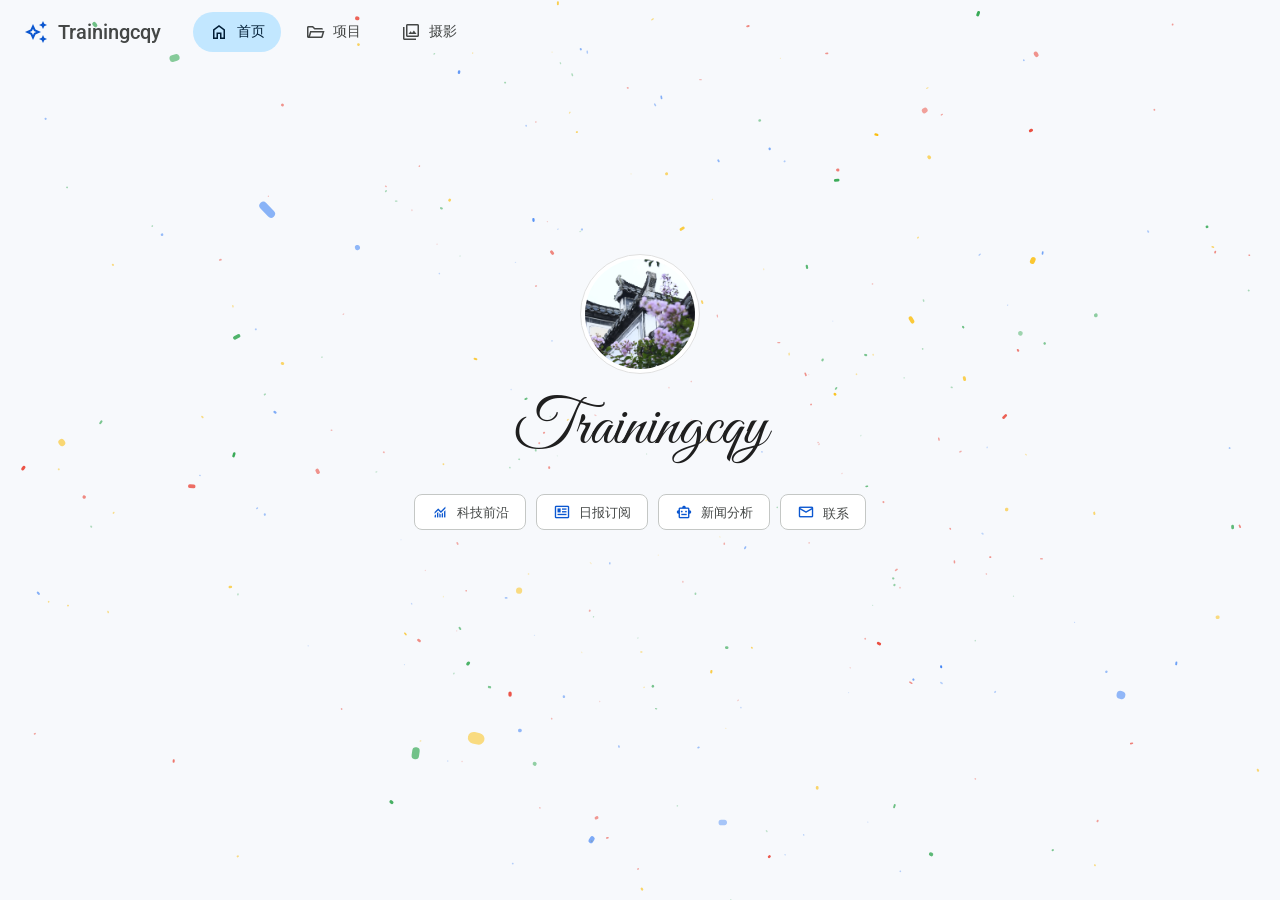
==== commit dde07cda: "Update" ====
--- a/index.html
+++ b/index.html
@@ -216,11 +216,11 @@
                 <a href="https://dashboard.trainingcqy.com/" target="_blank" class="chip">
                     <span class="material-symbols-outlined">monitoring</span>科技前沿
                 </a>
+                <a href="https://agent.trainingcqy.com/subscribe/" target="_blank" class="chip">
+                    <span class="material-symbols-outlined">newsmode</span>日报订阅
+                </a>
                 <a href="https://agent.trainingcqy.com/" target="_blank" class="chip">
-                    <span class="material-symbols-outlined">smart_toy</span>智能助手
-                </a>
-                <a href="gallery.html" class="chip">
-                    <span class="material-symbols-outlined">photo_camera</span>摄影
+                    <span class="material-symbols-outlined">smart_toy</span>新闻分析
                 </a>
                 <a id="contact-btn" onclick="copyEmail()" class="chip" style="cursor: pointer;">
                     <span class="material-symbols-outlined">mail</span>
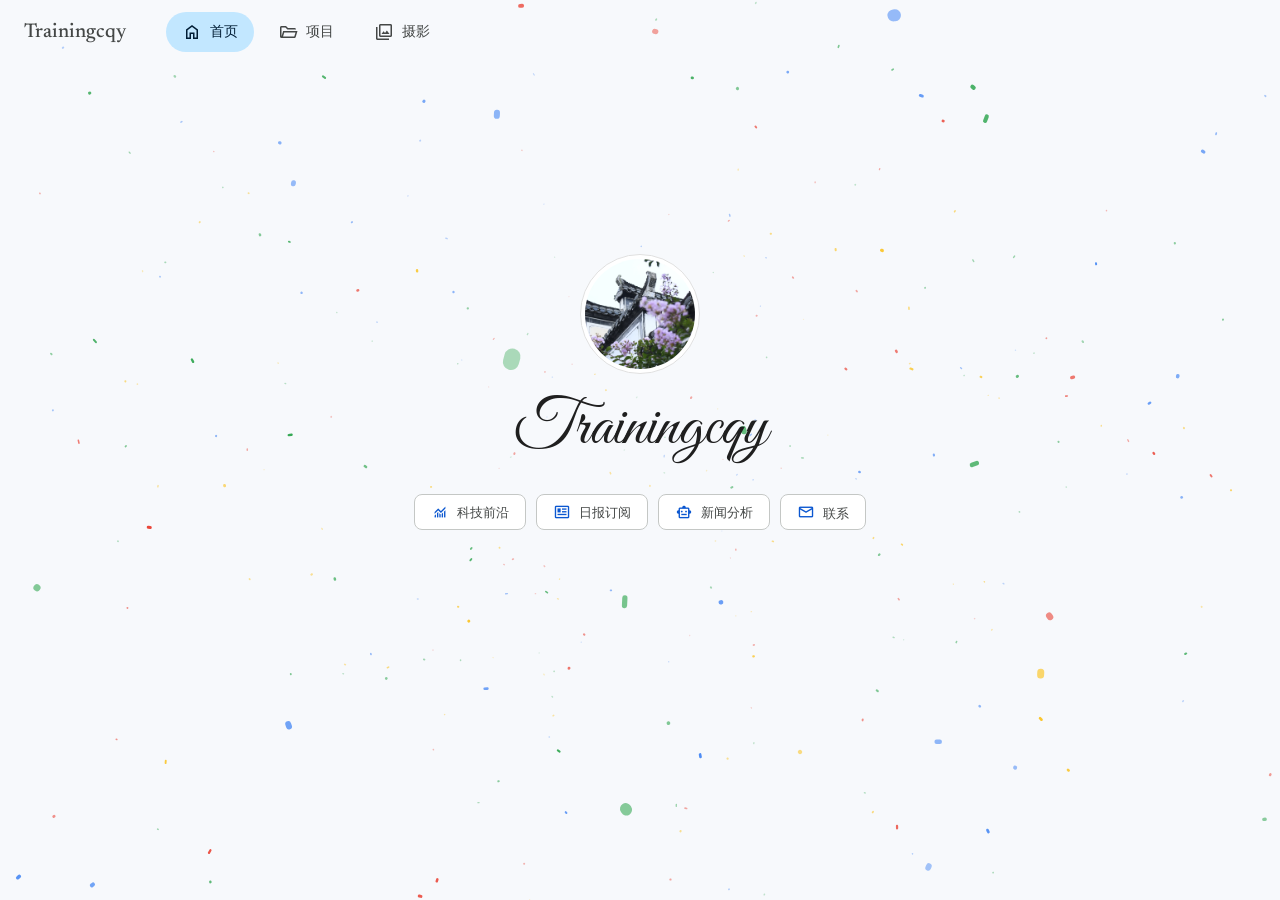
==== commit 71e109d8: "Update" ====
--- a/index.html
+++ b/index.html
@@ -16,7 +16,7 @@
     <link rel="apple-touch-icon" href="img/favicon.png">
     <link rel="preconnect" href="https://fonts.googleapis.com">
     <link rel="preconnect" href="https://fonts.gstatic.com" crossorigin>
-    <link href="https://fonts.googleapis.com/css2?family=Great+Vibes&family=Roboto:wght@400;500;700&display=swap"
+    <link href="https://fonts.googleapis.com/css2?family=Great+Vibes&family=Newsreader:wght@500&family=Roboto:wght@400;500;700&display=swap"
         rel="stylesheet">
     <link rel="stylesheet"
         href="https://fonts.googleapis.com/css2?family=Material+Symbols+Outlined:opsz,wght,FILL,GRAD@24,400,0,0" />
@@ -189,7 +189,6 @@
 
     <nav class="topbar">
         <div class="logo-area">
-            <span class="material-symbols-outlined" style="color: var(--primary-blue);">auto_awesome</span>
             <span>Trainingcqy</span>
         </div>
         <a href="#" class="nav-item active"><span class="material-symbols-outlined">home</span>首页</a>
--- a/style.css
+++ b/style.css
@@ -65,9 +65,11 @@
     color: var(--text-secondary);
     display: flex;
     align-items: center;
-    gap: 10px;
-    margin-right: 24px;
+    margin-right: 32px;
     white-space: nowrap;
+}
+.logo-area > span:not(.material-symbols-outlined) {
+    font-family: 'Newsreader', serif;
 }
 .nav-item {
     display: flex;
@@ -146,4 +148,33 @@
 @media (max-width: 768px) {
     .topbar { display: none; }
     .bottom-nav { display: flex; }
-}+}
+
+.card-actions {
+    display: flex !important;
+    flex-wrap: wrap !important;
+    gap: 16px !important;
+}
+
+.action-btn {
+    display: inline-flex !important;
+    align-items: center !important;
+    justify-content: center !important;
+    gap: 6px !important;
+    padding: 10px 14px !important;
+    min-width: 0 !important;
+    box-sizing: border-box !important;
+    white-space: nowrap !important;
+    margin-left: 0 !important;
+}
+
+@media (max-width: 480px) {
+    .card-actions {
+        gap: 8px !important;
+    }
+
+    .action-btn {
+        flex: 1 1 100% !important;
+        width: 100% !important;
+    }
+}
